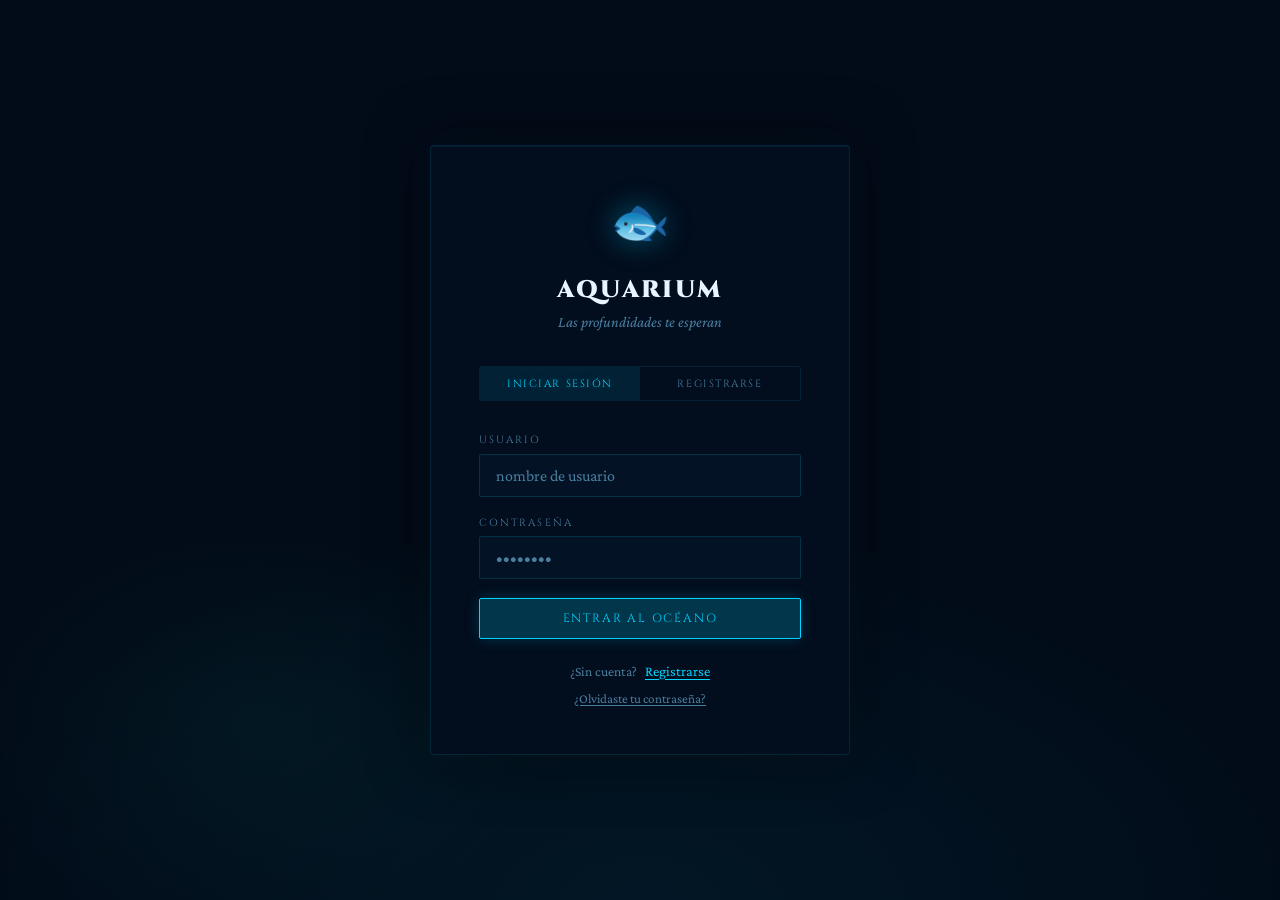
==== index.html @ 61dde505 "To prod" ====
<!DOCTYPE html>
<html lang="es">
<head>
<meta charset="UTF-8">
<meta name="viewport" content="width=device-width, initial-scale=1.0">
<title>Aquarium — Entrar</title>
<link rel="preconnect" href="https://fonts.googleapis.com">
<link rel="icon" href="../images/favicon.png" type="image/png" />
<link href="https://fonts.googleapis.com/css2?family=Cinzel:wght@400;600;900&family=Crimson+Pro:ital,wght@0,300;0,400;1,300&display=swap" rel="stylesheet">
<style>
  :root {
    --deep:   #020b18;
    --abyss:  #030e1f;
    --ocean:  #041528;
    --mid:    #062040;
    --reef:   #083560;
    --glow:   #00d4ff;
    --glow2:  #0af5b0;
    --glow3:  #7b5ea7;
    --warm:   #ff7c50;
    --text:   #c8e8f5;
    --muted:  #4a7fa0;
    --white:  #e8f4ff;
    --danger: #ff4d6d;
    --font-display: 'Cinzel', serif;
    --font-body:    'Crimson Pro', serif;
  }
  *, *::before, *::after { margin: 0; padding: 0; box-sizing: border-box; }
  body {
    background: var(--deep);
    color: var(--text);
    font-family: var(--font-body);
    font-size: 1.1rem;
    min-height: 100vh;
    overflow-x: hidden;
  }

  /* ── BUBBLES ── */
  .bg-bubbles { position: fixed; inset: 0; pointer-events: none; z-index: 0; overflow: hidden; }
  .bubble {
    position: absolute; bottom: -80px; border-radius: 50%;
    background: radial-gradient(circle at 35% 35%, rgba(0,212,255,0.15), rgba(0,212,255,0.03));
    border: 1px solid rgba(0,212,255,0.1);
    animation: rise linear infinite;
  }
  @keyframes rise { to { transform: translateY(-110vh) translateX(var(--drift)); opacity: 0; } }

  /* ── PAGE ── */
  .auth-page {
    position: relative; z-index: 1; min-height: 100vh;
    display: flex; align-items: center; justify-content: center; padding: 2rem;
    background:
      radial-gradient(ellipse 80% 60% at 50% 100%, rgba(0,212,255,0.06) 0%, transparent 70%),
      radial-gradient(ellipse 40% 40% at 20% 80%,  rgba(10,245,176,0.04) 0%, transparent 60%),
      var(--deep);
  }

  /* ── CARD ── */
  .auth-card {
    width: 100%; max-width: 420px;
    background: rgba(3,14,31,0.9);
    border: 1px solid rgba(0,212,255,0.12);
    border-radius: 4px; padding: 3rem;
    backdrop-filter: blur(20px);
    box-shadow:
      0 0 60px rgba(0,0,0,0.5),
      0 0 40px rgba(0,212,255,0.05),
      inset 0 1px 0 rgba(0,212,255,0.08);
    animation: fadeIn 0.6s ease;
  }
  @keyframes fadeIn { from { opacity:0; transform:translateY(20px); } to { opacity:1; transform:none; } }

  /* ── FISH ── */
  .fish-icon {
    text-align: center; font-size: 3rem; margin-bottom: 1.5rem;
    animation: swim-idle 4s ease-in-out infinite;
    filter: drop-shadow(0 0 15px rgba(0,212,255,0.4));
  }
  @keyframes swim-idle {
    0%,100% { transform: translateX(0) rotate(-2deg); }
    50%      { transform: translateX(8px) rotate(2deg); }
  }
  .fish-icon.worried {
    animation: swim-worried 2s ease-in-out infinite;
    filter: drop-shadow(0 0 15px rgba(255,124,80,0.5));
  }
  @keyframes swim-worried {
    0%,100% { transform: translateX(0) rotate(-5deg) scaleX(-1); }
    50%      { transform: translateX(-6px) rotate(5deg) scaleX(-1); }
  }
  .fish-icon.happy {
    animation: swim-happy 1.5s ease-in-out infinite;
    filter: drop-shadow(0 0 15px rgba(10,245,176,0.5));
  }
  @keyframes swim-happy {
    0%,100% { transform: translateX(0) translateY(0) rotate(-3deg); }
    25%      { transform: translateX(10px) translateY(-5px) rotate(3deg); }
    75%      { transform: translateX(-5px) translateY(3px) rotate(-1deg); }
  }

  /* ── TITLES ── */
  .auth-title {
    font-family: var(--font-display); font-size: 1.5rem; font-weight: 900;
    color: var(--white); letter-spacing: 0.1em; text-align: center; margin-bottom: 0.3rem;
    transition: all 0.3s;
  }
  .auth-subtitle {
    font-size: 0.95rem; color: var(--muted); text-align: center;
    margin-bottom: 2rem; font-style: italic; line-height: 1.5;
    transition: all 0.3s;
  }

  /* ── TABS ── */
  .auth-tabs {
    display: flex; margin-bottom: 2rem;
    border: 1px solid rgba(0,212,255,0.1); border-radius: 2px; overflow: hidden;
  }
  .auth-tab {
    flex: 1; padding: 0.6rem; background: none; border: none;
    color: var(--muted); font-family: var(--font-display);
    font-size: 0.65rem; letter-spacing: 0.15em; text-transform: uppercase;
    cursor: pointer; transition: all 0.25s;
  }
  .auth-tab.active {
    background: rgba(0,212,255,0.1); color: var(--glow);
    text-shadow: 0 0 10px rgba(0,212,255,0.4);
  }
  .auth-tab:not(.active):hover { background: rgba(0,212,255,0.04); color: var(--text); }

  /* ── FORM ── */
  .auth-form { display: flex; flex-direction: column; gap: 1.2rem; }
  .field { display: flex; flex-direction: column; }
  label {
    display: block; font-family: var(--font-display); font-size: 0.65rem;
    letter-spacing: 0.2em; color: var(--muted); margin-bottom: 0.4rem; text-transform: uppercase;
  }
  .input {
    background: rgba(4,21,40,0.8); border: 1px solid rgba(0,212,255,0.15);
    color: var(--white); font-family: var(--font-body); font-size: 1rem;
    padding: 0.75rem 1rem; border-radius: 2px; width: 100%;
    transition: border-color 0.3s, box-shadow 0.3s; outline: none;
  }
  .input:focus { border-color: rgba(0,212,255,0.5); box-shadow: 0 0 15px rgba(0,212,255,0.1); }
  .input::placeholder { color: var(--muted); }
  .input.success {
    border-color: rgba(10,245,176,0.4);
    box-shadow: 0 0 12px rgba(10,245,176,0.08);
  }

  /* ── PASSWORD STRENGTH ── */
  .pwd-strength-bar {
    height: 2px; background: rgba(0,212,255,0.08); border-radius: 2px;
    margin-top: 0.4rem; overflow: hidden; display: none;
  }
  .pwd-strength-fill { height: 100%; border-radius: 2px; width: 0%; transition: width 0.3s, background 0.3s; }

  /* ── ERROR / SUCCESS BANNERS ── */
  .auth-error {
    background: rgba(255,77,109,0.08); border: 1px solid rgba(255,77,109,0.2);
    color: #ffb3c1; padding: 0.7rem 1rem; border-radius: 2px;
    font-size: 0.88rem; line-height: 1.5; display: none; font-family: var(--font-body);
  }
  .auth-error.show { display: block; }
  .auth-success {
    background: rgba(10,245,176,0.07); border: 1px solid rgba(10,245,176,0.2);
    color: #a7f3d0; padding: 0.7rem 1rem; border-radius: 2px;
    font-size: 0.88rem; line-height: 1.5; display: none; font-family: var(--font-body);
    text-align: center;
  }
  .auth-success.show { display: block; }

  /* ── RESET STEP INDICATOR ── */
  .reset-steps {
    display: none;
    justify-content: center;
    gap: 0.5rem;
    align-items: center;
    margin-bottom: 1.5rem;
  }
  .reset-steps.show { display: flex; }
  .step-dot {
    width: 8px; height: 8px; border-radius: 50%;
    background: rgba(0,212,255,0.15);
    border: 1px solid rgba(0,212,255,0.2);
    transition: all 0.4s;
  }
  .step-dot.active {
    background: var(--glow);
    box-shadow: 0 0 8px rgba(0,212,255,0.6);
  }
  .step-dot.done {
    background: var(--glow2);
    box-shadow: 0 0 8px rgba(10,245,176,0.5);
    border-color: var(--glow2);
  }
  .step-line {
    width: 30px; height: 1px;
    background: rgba(0,212,255,0.15);
    transition: background 0.4s;
  }
  .step-line.done { background: var(--glow2); }

  /* ── BUTTONS ── */
  .btn {
    display: inline-flex; align-items: center; justify-content: center; gap: 0.5rem;
    padding: 0.7rem 2rem; font-family: var(--font-display); font-size: 0.75rem;
    letter-spacing: 0.15em; border: 1px solid rgba(0,212,255,0.4);
    background: rgba(0,212,255,0.06); color: var(--glow); cursor: pointer;
    transition: all 0.3s; border-radius: 2px; text-transform: uppercase; width: 100%;
  }
  .btn:hover {
    background: rgba(0,212,255,0.15);
    box-shadow: 0 0 20px rgba(0,212,255,0.25), inset 0 0 15px rgba(0,212,255,0.05);
    transform: translateY(-1px);
  }
  .btn-solid {
    background: rgba(0,212,255,0.2); border-color: var(--glow);
    box-shadow: 0 0 15px rgba(0,212,255,0.2);
  }
  .btn-solid:hover { box-shadow: 0 0 30px rgba(0,212,255,0.4); }
  .btn-success-solid {
    background: rgba(10,245,176,0.15); border-color: var(--glow2); color: var(--glow2);
    box-shadow: 0 0 15px rgba(10,245,176,0.15);
  }
  .btn-success-solid:hover { box-shadow: 0 0 30px rgba(10,245,176,0.3); }
  .btn:disabled { opacity: 0.4; cursor: not-allowed; transform: none !important; }

  /* ── DIVIDER LINKS ── */
  .auth-divider { text-align: center; margin: 1.5rem 0 0; font-size: 0.85rem; color: var(--muted); }
  .auth-toggle {
    background: none; border: none; color: var(--glow); cursor: pointer;
    font-family: var(--font-body); font-size: 0.9rem;
    text-decoration: underline; text-underline-offset: 3px;
    transition: text-shadow 0.3s; margin-left: 0.3rem;
  }
  .auth-toggle:hover { text-shadow: 0 0 10px rgba(0,212,255,0.6); }
  .forgot-link {
    background: none; border: none; color: var(--muted); cursor: pointer;
    font-family: var(--font-body); font-size: 0.82rem;
    text-decoration: underline; text-underline-offset: 2px; text-align: center;
    transition: color 0.25s, text-shadow 0.25s; padding: 0;
    display: block; width: 100%;
  }
  .forgot-link:hover { color: var(--glow); text-shadow: 0 0 8px rgba(0,212,255,0.4); }

  /* ── SCREEN TRANSITIONS ── */
  .panel { animation: panelIn 0.35s ease; }
  @keyframes panelIn { from { opacity:0; transform:translateX(12px); } to { opacity:1; transform:none; } }

  /* ── TOAST ── */
  #toast {
    position: fixed; bottom: 2rem; left: 50%;
    transform: translateX(-50%) translateY(100px);
    background: rgba(4,21,40,0.95); border: 1px solid rgba(0,212,255,0.3);
    color: var(--glow); padding: 0.8rem 2rem; font-family: var(--font-display);
    font-size: 0.75rem; letter-spacing: 0.1em; border-radius: 2px; z-index: 9999;
    transition: transform 0.4s cubic-bezier(0.34,1.56,0.64,1);
    backdrop-filter: blur(20px); box-shadow: 0 0 30px rgba(0,212,255,0.2);
    pointer-events: none; white-space: nowrap;
  }
  #toast.show  { transform: translateX(-50%) translateY(0); }
  #toast.error { color: var(--danger); border-color: rgba(255,77,109,0.3); box-shadow: 0 0 30px rgba(255,77,109,0.2); }

  /* ── LOADING ── */
  .loading-overlay {
    position: fixed; inset: 0; background: rgba(2,11,24,0.85); z-index: 9000;
    display: none; align-items: center; justify-content: center;
    flex-direction: column; gap: 1.5rem; backdrop-filter: blur(10px);
  }
  .loading-overlay.active { display: flex; }
  .loader {
    width: 60px; height: 60px; border-radius: 50%;
    border: 2px solid rgba(0,212,255,0.1); border-top-color: var(--glow);
    animation: spin 1s linear infinite; box-shadow: 0 0 20px rgba(0,212,255,0.3);
  }
  @keyframes spin { to { transform: rotate(360deg); } }

  .register-only { display: none; }

  /* ── MOBILE: fit everything in one screen, no scroll ── */
  @media (max-width: 540px) {
    .auth-page {
      align-items: flex-start;
      padding: 0;
      min-height: 100dvh;        /* dynamic viewport — accounts for browser chrome */
    }
    .auth-card {
      min-height: 100dvh;
      width: 100%;
      max-width: 100%;
      border-radius: 0;
      border: none;
      padding: 1.25rem 1.5rem 1.5rem;
      display: flex;
      flex-direction: column;
      justify-content: center;
      box-shadow: none;
    }

    /* Shrink the fish emoji */
    .fish-icon { font-size: 2rem; margin-bottom: 0.6rem; }

    /* Tighten titles */
    .auth-title    { font-size: 1.15rem; margin-bottom: 0.15rem; }
    .auth-subtitle { font-size: 0.82rem; margin-bottom: 1rem; line-height: 1.35; }

    /* Tighter tabs */
    .auth-tabs { margin-bottom: 1rem; }
    .auth-tab  { font-size: 0.6rem; padding: 0.5rem; }

    /* Tighter form */
    .auth-form { gap: 0.75rem; }

    /* Smaller inputs — font-size 1rem prevents iOS zoom */
    .input    { font-size: 1rem; padding: 0.65rem 0.85rem; }
    label     { font-size: 0.6rem; margin-bottom: 0.25rem; }

    /* Tighter error/success banners */
    .auth-error, .auth-success { padding: 0.5rem 0.75rem; font-size: 0.82rem; }

    /* Step dots */
    .reset-steps { margin-bottom: 0.75rem; }

    /* Button */
    .btn { font-size: 0.68rem; padding: 0.65rem 1rem; }

    /* Divider links */
    .auth-divider { margin-top: 0.75rem; font-size: 0.8rem; }
  }

  /* Extra small (iPhone SE, Galaxy A series) */
  @media (max-width: 380px) {
    .auth-card  { padding: 1rem 1.25rem 1.25rem; }
    .fish-icon  { font-size: 1.6rem; margin-bottom: 0.4rem; }
    .auth-title { font-size: 1rem; }
    .auth-form  { gap: 0.6rem; }
    .auth-tabs  { margin-bottom: 0.75rem; }
    .auth-divider { margin-top: 0.5rem; }
  }
</style>
</head>
<body>

<div class="bg-bubbles" id="bgBubbles"></div>
<div class="loading-overlay" id="loadingOverlay">
  <div class="loader"></div>
  <span style="font-family:var(--font-display);font-size:0.7rem;letter-spacing:0.2em;color:var(--muted);">NAVEGANDO...</span>
</div>
<div id="toast"></div>

<div class="auth-page">
  <div class="auth-card">

    <div class="fish-icon" id="fishIcon">🐟</div>
    <h1 class="auth-title" id="authTitle">AQUARIUM</h1>
    <p class="auth-subtitle" id="authSubtitle">Las profundidades te esperan</p>

    <!-- Reset step dots (hidden in login/register) -->
    <div class="reset-steps" id="resetSteps">
      <div class="step-dot active" id="dot1"></div>
      <div class="step-line"      id="line1"></div>
      <div class="step-dot"       id="dot2"></div>
      <div class="step-line"      id="line2"></div>
      <div class="step-dot"       id="dot3"></div>
    </div>

    <!-- ═══════════════════════════════
         PANEL: LOGIN / REGISTER
    ════════════════════════════════ -->
    <div id="panelAuth" class="panel">

      <div class="auth-tabs">
        <button class="auth-tab active" id="tabLogin" onclick="setMode('login')">Iniciar sesión</button>
        <button class="auth-tab"        id="tabReg"   onclick="setMode('register')">Registrarse</button>
      </div>

      <div class="auth-error" id="authError"></div>

      <form class="auth-form" onsubmit="submitAuth(event)">

        <div class="field register-only" id="fieldEmail">
          <label>Correo electrónico</label>
          <input class="input" type="email" id="fEmail" placeholder="tu@email.com" autocomplete="email">
        </div>

        <div class="field">
          <label>Usuario</label>
          <input class="input" type="text" id="fUsername" placeholder="nombre de usuario" autocomplete="username" required>
        </div>

        <div class="field">
          <label>Contraseña</label>
          <input class="input" type="password" id="fPassword" placeholder="••••••••" required
            oninput="onPasswordInput(this.value)">
          <div class="pwd-strength-bar register-only" id="strengthBar">
            <div class="pwd-strength-fill" id="strengthFill"></div>
          </div>
        </div>

        <div class="field register-only" id="fieldPwd2">
          <label>Confirmar contraseña</label>
          <input class="input" type="password" id="fPassword2" placeholder="••••••••" autocomplete="new-password">
        </div>

        <button type="submit" class="btn btn-solid" id="submitBtn">ENTRAR AL OCÉANO</button>

      </form>

      <div class="auth-divider">
        <span id="toggleText">¿Sin cuenta?</span>
        <button class="auth-toggle" onclick="setMode(currentMode==='login'?'register':'login')" id="toggleBtn">
          Registrarse
        </button>
      </div>

      <div class="auth-divider" style="margin-top:0.75rem;">
        <button type="button" class="forgot-link" id="forgotLink" onclick="goToReset()">
          ¿Olvidaste tu contraseña?
        </button>
      </div>

    </div><!-- /panelAuth -->

    <!-- ═══════════════════════════════
         PANEL: RESET — PASO 1 (Verificar)
    ════════════════════════════════ -->
    <div id="panelReset1" style="display:none;" class="panel">

      <div class="auth-error"   id="reset1Error"></div>
      <div class="auth-success" id="reset1Success"></div>

      <form class="auth-form" onsubmit="submitVerify(event)">

        <div class="field">
          <label>Usuario</label>
          <input class="input" type="text" id="rUsername" placeholder="tu nombre de usuario" required>
        </div>

        <div class="field">
          <label>Correo electrónico</label>
          <input class="input" type="email" id="rEmail" placeholder="tu@email.com" required>
        </div>

        <button type="submit" class="btn btn-solid" id="verifyBtn">VERIFICAR IDENTIDAD</button>

      </form>

      <div class="auth-divider">
        <button class="auth-toggle" onclick="backToLogin()">← Volver al inicio</button>
      </div>

    </div><!-- /panelReset1 -->

    <!-- ═══════════════════════════════
         PANEL: RESET — PASO 2 (Nueva contraseña)
    ════════════════════════════════ -->
    <div id="panelReset2" style="display:none;" class="panel">

      <div class="auth-error"   id="reset2Error"></div>
      <div class="auth-success" id="reset2Success"></div>

      <form class="auth-form" onsubmit="submitNewPassword(event)">

        <div class="field">
          <label>Nueva contraseña</label>
          <input class="input" type="password" id="rNewPwd" placeholder="mínimo 8 caracteres"
            autocomplete="new-password" required oninput="onResetPwdInput(this.value)">
          <div class="pwd-strength-bar" id="resetStrengthBar" style="display:block">
            <div class="pwd-strength-fill" id="resetStrengthFill"></div>
          </div>
        </div>

        <div class="field">
          <label>Confirmar nueva contraseña</label>
          <input class="input" type="password" id="rNewPwd2" placeholder="repite la contraseña"
            autocomplete="new-password" required>
        </div>

        <button type="submit" class="btn btn-success-solid" id="resetBtn">GUARDAR CONTRASEÑA</button>

      </form>

      <div class="auth-divider">
        <button class="auth-toggle" onclick="backToLogin()">← Volver al inicio</button>
      </div>

    </div><!-- /panelReset2 -->

    <!-- ═══════════════════════════════
         PANEL: RESET — PASO 3 (Éxito)
    ════════════════════════════════ -->
    <div id="panelReset3" style="display:none;" class="panel">

      <div class="auth-success show" style="margin-bottom:1.5rem;">
        ✦ Contraseña actualizada correctamente
      </div>

      <p style="text-align:center;color:var(--muted);font-size:0.9rem;margin-bottom:1.5rem;font-style:italic;">
        Ya puedes iniciar sesión con tu nueva contraseña.
      </p>

      <button class="btn btn-solid" onclick="backToLogin()">IR AL INICIO DE SESIÓN</button>

    </div><!-- /panelReset3 -->

  </div><!-- /auth-card -->
</div><!-- /auth-page -->

<script>
  const API_BASE = 'https://marianoapi.onrender.com';
  const SOURCE   = 'aquarium';

  if (localStorage.getItem('aq_token')) window.location.href = 'aquarium.html';

  // ── BUBBLES ─────────────────────────────────────────
  (function() {
    const c = document.getElementById('bgBubbles');
    for (let i = 0; i < 18; i++) {
      const b = document.createElement('div');
      b.className = 'bubble';
      const sz = 4 + Math.random() * 20;
      b.style.cssText =
        `width:${sz}px;height:${sz}px;left:${Math.random()*100}%;` +
        `animation-duration:${8+Math.random()*15}s;` +
        `animation-delay:-${Math.random()*20}s;` +
        `--drift:${(Math.random()-.5)*60}px;` +
        `opacity:${.3+Math.random()*.4};`;
      c.appendChild(b);
    }
  })();

  // ── STATE ────────────────────────────────────────────
  let currentMode = 'login';
  let verifiedUser = null; // guardamos username para paso 2

  // ── HELPERS ──────────────────────────────────────────
  let _tt;
  function toast(msg, isError=false) {
    const el = document.getElementById('toast');
    el.textContent = msg;
    el.className = isError ? 'show error' : 'show';
    clearTimeout(_tt);
    _tt = setTimeout(() => el.className = '', 3000);
  }
  function setLoading(on) {
    document.getElementById('loadingOverlay').classList.toggle('active', on);
  }
  function showErr(id, msg) {
    const el = document.getElementById(id);
    el.textContent = msg; el.classList.add('show');
    document.getElementById(id.replace('Error','Success')).classList.remove('show');
  }
  function showOk(id, msg) {
    const el = document.getElementById(id);
    el.textContent = msg; el.classList.add('show');
    document.getElementById(id.replace('Success','Error')).classList.remove('show');
  }
  function clearBanners(...ids) {
    ids.forEach(id => document.getElementById(id) && document.getElementById(id).classList.remove('show'));
  }
  function errMsg(e) {
    if (e && typeof e === 'object') {
      const flat = Object.values(e).flat();
      return flat.join(' · ');
    }
    return 'Error de conexión';
  }
  async function apiFetch(path, body, auth=false) {
    const headers = { 'Content-Type': 'application/json' };
    if (auth) { const t = localStorage.getItem('aq_token'); if (t) headers['Authorization'] = `Token ${t}`; }
    const res  = await fetch(API_BASE + path, { method:'POST', headers, body: JSON.stringify(body) });
    const data = await res.json().catch(() => ({}));
    if (!res.ok) throw data;
    return data;
  }

  // ── PANEL SWITCHER ────────────────────────────────────
  function showPanel(name) {
    ['panelAuth','panelReset1','panelReset2','panelReset3'].forEach(id => {
      const el = document.getElementById(id);
      el.style.display = (id === 'panel' + name) ? 'block' : 'none';
      if (id === 'panel' + name) el.classList.add('panel');
    });
  }

  // ── LOGIN/REGISTER MODE ──────────────────────────────
  function setMode(mode) {
    currentMode = mode;
    const isReg = mode === 'register';

    document.getElementById('tabLogin').classList.toggle('active', !isReg);
    document.getElementById('tabReg').classList.toggle('active', isReg);

    document.querySelectorAll('.register-only').forEach(el => {
      el.style.display = isReg
        ? (el.classList.contains('pwd-strength-bar') ? 'block' : 'flex')
        : 'none';
    });

    document.getElementById('authTitle').textContent    = isReg ? 'ÚNETE'                        : 'AQUARIUM';
    document.getElementById('authSubtitle').textContent = isReg ? 'Crea tu cuenta y dibuja tu pez' : 'Las profundidades te esperan';
    document.getElementById('submitBtn').textContent    = isReg ? 'CREAR CUENTA'                 : 'ENTRAR AL OCÉANO';
    document.getElementById('toggleText').textContent   = isReg ? '¿Ya tienes cuenta?'           : '¿Sin cuenta?';
    document.getElementById('toggleBtn').textContent    = isReg ? 'Iniciar sesión'               : 'Registrarse';
    document.getElementById('forgotLink').style.display = isReg ? 'none'                         : 'block';
    document.getElementById('fishIcon').className       = 'fish-icon';
    document.getElementById('fPassword').autocomplete   = isReg ? 'new-password' : 'current-password';

    document.getElementById('resetSteps').classList.remove('show');
    clearBanners('authError');
    if (!isReg) document.getElementById('strengthFill').style.width = '0%';

    showPanel('Auth');
  }

  // ── PASSWORD STRENGTH ─────────────────────────────────
  function calcStrength(pwd) {
    let s = 0;
    if (pwd.length >= 8)           s++;
    if (/[A-Z]/.test(pwd))         s++;
    if (/[0-9]/.test(pwd))         s++;
    if (/[^A-Za-z0-9]/.test(pwd))  s++;
    return s;
  }
  function applyStrength(fillId, pwd) {
    const w = ['20%','45%','70%','100%'];
    const c = ['#ff4d6d','#ff7c50','#fbbf24','#0af5b0'];
    const s = calcStrength(pwd);
    const f = document.getElementById(fillId);
    f.style.width      = pwd ? (w[s-1] || '10%') : '0%';
    f.style.background = pwd ? (c[s-1] || '#ff4d6d') : 'transparent';
  }
  function onPasswordInput(v)  { if (currentMode === 'register') applyStrength('strengthFill', v); }
  function onResetPwdInput(v)  { applyStrength('resetStrengthFill', v); }

  // ── SUBMIT LOGIN / REGISTER ────────────────────────────
  async function submitAuth(e) {
    e.preventDefault();
    clearBanners('authError');
    const username = document.getElementById('fUsername').value.trim();
    const password = document.getElementById('fPassword').value;
    if (!username) return showErr('authError', 'El usuario es obligatorio.');
    if (!password) return showErr('authError', 'La contraseña es obligatoria.');

    setLoading(true);
    try {
      let data;
      if (currentMode === 'register') {
        const email     = document.getElementById('fEmail').value.trim();
        const password2 = document.getElementById('fPassword2').value;
        if (!email)                 return showErr('authError', 'El email es obligatorio.');
        if (password !== password2) return showErr('authError', 'Las contraseñas no coinciden.');
        if (password.length < 8)   return showErr('authError', 'La contraseña debe tener al menos 8 caracteres.');
        data = await apiFetch('/accounts/api/auth/register/', { username, email, password, password2, source: SOURCE });
        toast('¡Bienvenido al océano! 🌊');
      } else {
        data = await apiFetch('/accounts/api/auth/login/', { username, password, source: SOURCE });
        toast('¡De vuelta en el océano! 🐟');
      }
      localStorage.setItem('aq_token', data.token);
      localStorage.setItem('aq_user', JSON.stringify(data.user));
      setTimeout(() => window.location.href = '.html', 700);
    } catch(err) {
      showErr('authError', errMsg(err));
    } finally {
      setLoading(false);
    }
  }

  // ── FORGOT PASSWORD FLOW ──────────────────────────────

  function goToReset() {
    document.getElementById('authTitle').textContent    = 'RECUPERAR';
    document.getElementById('authSubtitle').textContent = 'Paso 1 de 2 — Verifica quién eres';
    document.getElementById('fishIcon').className       = 'fish-icon worried';
    document.getElementById('resetSteps').classList.add('show');
    setStepDots(1);
    clearBanners('reset1Error','reset1Success');
    document.getElementById('rUsername').value = document.getElementById('fUsername').value;
    showPanel('Reset1');
  }

  function backToLogin() {
    verifiedUser = null;
    document.getElementById('rUsername').value  = '';
    document.getElementById('rEmail').value     = '';
    document.getElementById('rNewPwd').value    = '';
    document.getElementById('rNewPwd2').value   = '';
    document.getElementById('resetStrengthFill').style.width = '0%';
    setMode('login');
  }

  function setStepDots(step) {
    // step: 1, 2, or 3
    const dots  = ['dot1','dot2','dot3'];
    const lines = ['line1','line2'];
    dots.forEach((id, i) => {
      const el = document.getElementById(id);
      el.className = 'step-dot';
      if (i + 1 < step)  el.classList.add('done');
      if (i + 1 === step) el.classList.add('active');
    });
    lines.forEach((id, i) => {
      document.getElementById(id).className = 'step-line' + (i + 1 < step ? ' done' : '');
    });
  }

  // PASO 1: verificar usuario + email
  async function submitVerify(e) {
    e.preventDefault();
    clearBanners('reset1Error','reset1Success');
    const username = document.getElementById('rUsername').value.trim();
    const email    = document.getElementById('rEmail').value.trim();
    if (!username || !email) return showErr('reset1Error', 'Completa todos los campos.');

    setLoading(true);
    try {
      await apiFetch('/accounts/api/auth/reset-password/', {
        username, email, source: SOURCE, step: 'verify'
      });
      verifiedUser = { username, email };
      // Animate transition
      showOk('reset1Success', '✓ Identidad verificada. Ahora elige tu nueva contraseña.');
      document.getElementById('fishIcon').className = 'fish-icon happy';
      document.getElementById('authSubtitle').textContent = 'Paso 2 de 2 — Elige tu nueva contraseña';
      setStepDots(2);
      setTimeout(() => {
        clearBanners('reset1Success');
        showPanel('Reset2');
      }, 1000);
    } catch(err) {
      showErr('reset1Error', errMsg(err));
      document.getElementById('fishIcon').className = 'fish-icon worried';
    } finally {
      setLoading(false);
    }
  }

  // PASO 2: nueva contraseña
  async function submitNewPassword(e) {
    e.preventDefault();
    clearBanners('reset2Error','reset2Success');
    const new_password  = document.getElementById('rNewPwd').value;
    const new_password2 = document.getElementById('rNewPwd2').value;

    if (!new_password)                 return showErr('reset2Error', 'Escribe una nueva contraseña.');
    if (new_password.length < 8)       return showErr('reset2Error', 'La contraseña debe tener al menos 8 caracteres.');
    if (new_password !== new_password2) return showErr('reset2Error', 'Las contraseñas no coinciden.');
    if (calcStrength(new_password) < 2) return showErr('reset2Error', 'La contraseña es demasiado débil. Añade mayúsculas o números.');

    setLoading(true);
    try {
      await apiFetch('/accounts/api/auth/reset-password/', {
        username: verifiedUser.username,
        email:    verifiedUser.email,
        source:   SOURCE,
        step:     'reset',
        new_password,
        new_password2,
      });
      // Success!
      document.getElementById('fishIcon').className = 'fish-icon happy';
      document.getElementById('authTitle').textContent    = '¡LISTO!';
      document.getElementById('authSubtitle').textContent = 'Tu contraseña ha sido actualizada';
      setStepDots(3);
      setTimeout(() => showPanel('Reset3'), 400);
      toast('Contraseña actualizada 🐟');
    } catch(err) {
      showErr('reset2Error', errMsg(err));
    } finally {
      setLoading(false);
    }
  }
</script>
</body>
</html>
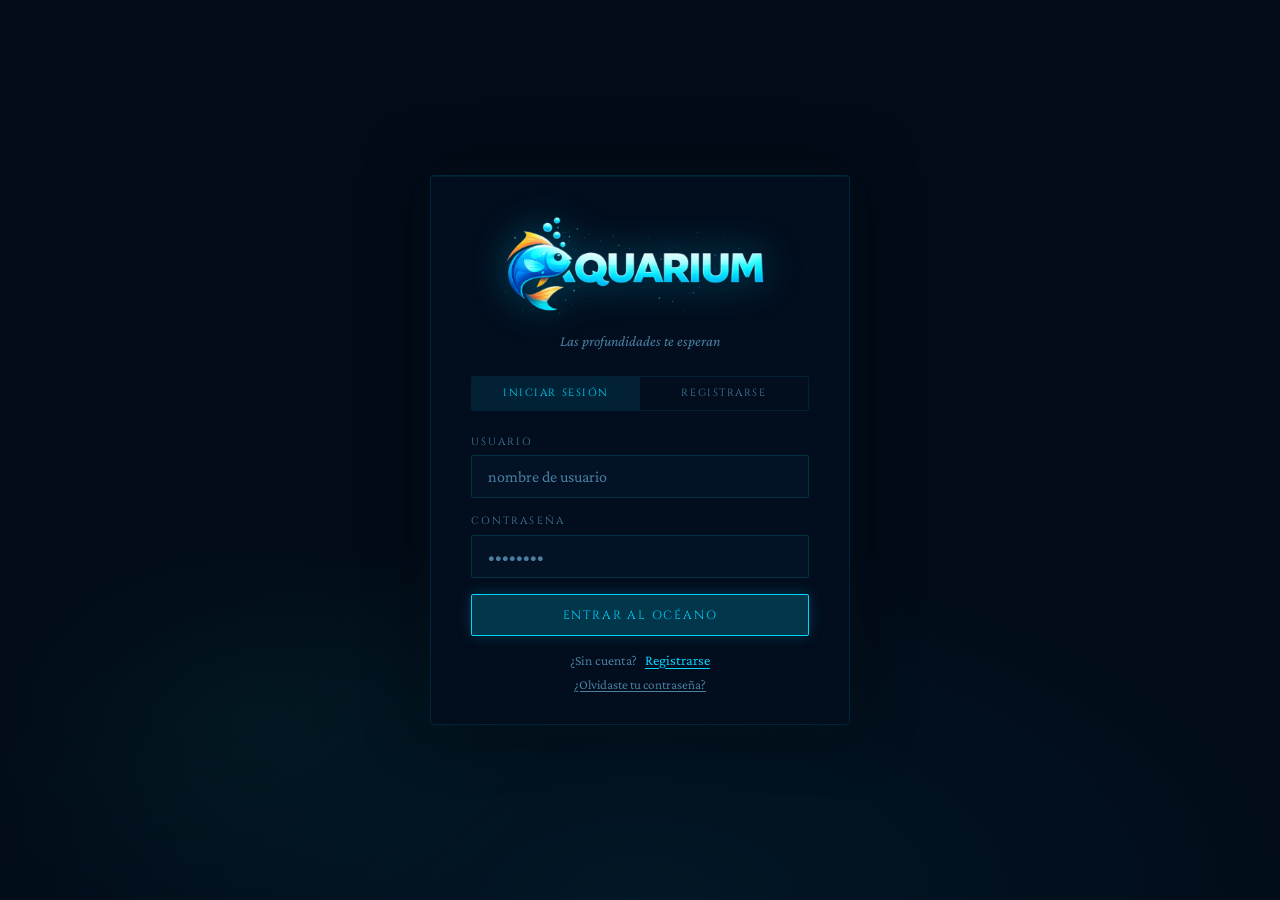
==== commit b3dcddde: "Add updates" ====
--- a/index.html
+++ b/index.html
@@ -2,10 +2,10 @@
 <html lang="es">
 <head>
 <meta charset="UTF-8">
-<meta name="viewport" content="width=device-width, initial-scale=1.0">
+<meta name="viewport" content="width=device-width, initial-scale=1.0, maximum-scale=1.0">
 <title>Aquarium — Entrar</title>
+<link rel="icon" href="../images/favicon.png" type="image/png" />
 <link rel="preconnect" href="https://fonts.googleapis.com">
-<link rel="icon" href="../images/favicon.png" type="image/png" />
 <link href="https://fonts.googleapis.com/css2?family=Cinzel:wght@400;600;900&family=Crimson+Pro:ital,wght@0,300;0,400;1,300&display=swap" rel="stylesheet">
 <style>
   :root {
@@ -26,13 +26,11 @@
     --font-body:    'Crimson Pro', serif;
   }
   *, *::before, *::after { margin: 0; padding: 0; box-sizing: border-box; }
+  html, body { height: 100%; }
   body {
-    background: var(--deep);
-    color: var(--text);
-    font-family: var(--font-body);
-    font-size: 1.1rem;
-    min-height: 100vh;
-    overflow-x: hidden;
+    background: var(--deep); color: var(--text);
+    font-family: var(--font-body); font-size: 1.1rem;
+    min-height: 100%; overflow-x: hidden;
   }
 
   /* ── BUBBLES ── */
@@ -40,15 +38,14 @@
   .bubble {
     position: absolute; bottom: -80px; border-radius: 50%;
     background: radial-gradient(circle at 35% 35%, rgba(0,212,255,0.15), rgba(0,212,255,0.03));
-    border: 1px solid rgba(0,212,255,0.1);
-    animation: rise linear infinite;
+    border: 1px solid rgba(0,212,255,0.1); animation: rise linear infinite;
   }
   @keyframes rise { to { transform: translateY(-110vh) translateX(var(--drift)); opacity: 0; } }
 
   /* ── PAGE ── */
   .auth-page {
-    position: relative; z-index: 1; min-height: 100vh;
-    display: flex; align-items: center; justify-content: center; padding: 2rem;
+    position: relative; z-index: 1; min-height: 100dvh;
+    display: flex; align-items: center; justify-content: center; padding: 1.5rem 1rem;
     background:
       radial-gradient(ellipse 80% 60% at 50% 100%, rgba(0,212,255,0.06) 0%, transparent 70%),
       radial-gradient(ellipse 40% 40% at 20% 80%,  rgba(10,245,176,0.04) 0%, transparent 60%),
@@ -58,24 +55,21 @@
   /* ── CARD ── */
   .auth-card {
     width: 100%; max-width: 420px;
-    background: rgba(3,14,31,0.9);
-    border: 1px solid rgba(0,212,255,0.12);
-    border-radius: 4px; padding: 3rem;
+    background: rgba(3,14,31,0.9); border: 1px solid rgba(0,212,255,0.12);
+    border-radius: 4px; padding: 2.5rem 2.5rem 2rem;
     backdrop-filter: blur(20px);
-    box-shadow:
-      0 0 60px rgba(0,0,0,0.5),
-      0 0 40px rgba(0,212,255,0.05),
-      inset 0 1px 0 rgba(0,212,255,0.08);
+    box-shadow: 0 0 60px rgba(0,0,0,0.5), 0 0 40px rgba(0,212,255,0.05), inset 0 1px 0 rgba(0,212,255,0.08);
     animation: fadeIn 0.6s ease;
   }
   @keyframes fadeIn { from { opacity:0; transform:translateY(20px); } to { opacity:1; transform:none; } }
 
-  /* ── FISH ── */
+  /* ── LOGO ── */
   .fish-icon {
-    text-align: center; font-size: 3rem; margin-bottom: 1.5rem;
+    text-align: center; margin-bottom: 1rem; line-height: 0;
     animation: swim-idle 4s ease-in-out infinite;
-    filter: drop-shadow(0 0 15px rgba(0,212,255,0.4));
-  }
+    filter: drop-shadow(0 0 20px rgba(0,212,255,0.35));
+  }
+  .fish-icon img { width: 320px; height: auto; object-fit: contain; display: inline-block; }
   @keyframes swim-idle {
     0%,100% { transform: translateX(0) rotate(-2deg); }
     50%      { transform: translateX(8px) rotate(2deg); }
@@ -98,21 +92,15 @@
     75%      { transform: translateX(-5px) translateY(3px) rotate(-1deg); }
   }
 
-  /* ── TITLES ── */
-  .auth-title {
-    font-family: var(--font-display); font-size: 1.5rem; font-weight: 900;
-    color: var(--white); letter-spacing: 0.1em; text-align: center; margin-bottom: 0.3rem;
-    transition: all 0.3s;
-  }
+  /* ── SUBTITLE ── */
   .auth-subtitle {
-    font-size: 0.95rem; color: var(--muted); text-align: center;
-    margin-bottom: 2rem; font-style: italic; line-height: 1.5;
-    transition: all 0.3s;
+    font-size: 0.92rem; color: var(--muted); text-align: center;
+    margin-bottom: 1.5rem; font-style: italic; line-height: 1.5; transition: all 0.3s;
   }
 
   /* ── TABS ── */
   .auth-tabs {
-    display: flex; margin-bottom: 2rem;
+    display: flex; margin-bottom: 1.5rem;
     border: 1px solid rgba(0,212,255,0.1); border-radius: 2px; overflow: hidden;
   }
   .auth-tab {
@@ -121,14 +109,11 @@
     font-size: 0.65rem; letter-spacing: 0.15em; text-transform: uppercase;
     cursor: pointer; transition: all 0.25s;
   }
-  .auth-tab.active {
-    background: rgba(0,212,255,0.1); color: var(--glow);
-    text-shadow: 0 0 10px rgba(0,212,255,0.4);
-  }
+  .auth-tab.active { background: rgba(0,212,255,0.1); color: var(--glow); text-shadow: 0 0 10px rgba(0,212,255,0.4); }
   .auth-tab:not(.active):hover { background: rgba(0,212,255,0.04); color: var(--text); }
 
   /* ── FORM ── */
-  .auth-form { display: flex; flex-direction: column; gap: 1.2rem; }
+  .auth-form { display: flex; flex-direction: column; gap: 1rem; }
   .field { display: flex; flex-direction: column; }
   label {
     display: block; font-family: var(--font-display); font-size: 0.65rem;
@@ -138,14 +123,11 @@
     background: rgba(4,21,40,0.8); border: 1px solid rgba(0,212,255,0.15);
     color: var(--white); font-family: var(--font-body); font-size: 1rem;
     padding: 0.75rem 1rem; border-radius: 2px; width: 100%;
-    transition: border-color 0.3s, box-shadow 0.3s; outline: none;
+    transition: border-color 0.3s, box-shadow 0.3s; outline: none; -webkit-appearance: none;
   }
   .input:focus { border-color: rgba(0,212,255,0.5); box-shadow: 0 0 15px rgba(0,212,255,0.1); }
   .input::placeholder { color: var(--muted); }
-  .input.success {
-    border-color: rgba(10,245,176,0.4);
-    box-shadow: 0 0 12px rgba(10,245,176,0.08);
-  }
+  .input.success { border-color: rgba(10,245,176,0.4); box-shadow: 0 0 12px rgba(10,245,176,0.08); }
 
   /* ── PASSWORD STRENGTH ── */
   .pwd-strength-bar {
@@ -154,79 +136,52 @@
   }
   .pwd-strength-fill { height: 100%; border-radius: 2px; width: 0%; transition: width 0.3s, background 0.3s; }
 
-  /* ── ERROR / SUCCESS BANNERS ── */
+  /* ── BANNERS ── */
   .auth-error {
     background: rgba(255,77,109,0.08); border: 1px solid rgba(255,77,109,0.2);
-    color: #ffb3c1; padding: 0.7rem 1rem; border-radius: 2px;
+    color: #ffb3c1; padding: 0.65rem 0.9rem; border-radius: 2px;
     font-size: 0.88rem; line-height: 1.5; display: none; font-family: var(--font-body);
   }
   .auth-error.show { display: block; }
   .auth-success {
     background: rgba(10,245,176,0.07); border: 1px solid rgba(10,245,176,0.2);
-    color: #a7f3d0; padding: 0.7rem 1rem; border-radius: 2px;
-    font-size: 0.88rem; line-height: 1.5; display: none; font-family: var(--font-body);
-    text-align: center;
+    color: #a7f3d0; padding: 0.65rem 0.9rem; border-radius: 2px;
+    font-size: 0.88rem; line-height: 1.5; display: none; font-family: var(--font-body); text-align: center;
   }
   .auth-success.show { display: block; }
 
-  /* ── RESET STEP INDICATOR ── */
+  /* ── RESET STEPS ── */
   .reset-steps {
-    display: none;
-    justify-content: center;
-    gap: 0.5rem;
-    align-items: center;
-    margin-bottom: 1.5rem;
+    display: none; justify-content: center; gap: 0.5rem;
+    align-items: center; margin-bottom: 1.25rem;
   }
   .reset-steps.show { display: flex; }
   .step-dot {
     width: 8px; height: 8px; border-radius: 50%;
-    background: rgba(0,212,255,0.15);
-    border: 1px solid rgba(0,212,255,0.2);
-    transition: all 0.4s;
-  }
-  .step-dot.active {
-    background: var(--glow);
-    box-shadow: 0 0 8px rgba(0,212,255,0.6);
-  }
-  .step-dot.done {
-    background: var(--glow2);
-    box-shadow: 0 0 8px rgba(10,245,176,0.5);
-    border-color: var(--glow2);
-  }
-  .step-line {
-    width: 30px; height: 1px;
-    background: rgba(0,212,255,0.15);
-    transition: background 0.4s;
-  }
+    background: rgba(0,212,255,0.15); border: 1px solid rgba(0,212,255,0.2); transition: all 0.4s;
+  }
+  .step-dot.active { background: var(--glow); box-shadow: 0 0 8px rgba(0,212,255,0.6); }
+  .step-dot.done   { background: var(--glow2); box-shadow: 0 0 8px rgba(10,245,176,0.5); border-color: var(--glow2); }
+  .step-line { width: 30px; height: 1px; background: rgba(0,212,255,0.15); transition: background 0.4s; }
   .step-line.done { background: var(--glow2); }
 
   /* ── BUTTONS ── */
   .btn {
     display: inline-flex; align-items: center; justify-content: center; gap: 0.5rem;
-    padding: 0.7rem 2rem; font-family: var(--font-display); font-size: 0.75rem;
+    padding: 0.75rem 2rem; font-family: var(--font-display); font-size: 0.75rem;
     letter-spacing: 0.15em; border: 1px solid rgba(0,212,255,0.4);
     background: rgba(0,212,255,0.06); color: var(--glow); cursor: pointer;
     transition: all 0.3s; border-radius: 2px; text-transform: uppercase; width: 100%;
   }
-  .btn:hover {
-    background: rgba(0,212,255,0.15);
-    box-shadow: 0 0 20px rgba(0,212,255,0.25), inset 0 0 15px rgba(0,212,255,0.05);
-    transform: translateY(-1px);
-  }
-  .btn-solid {
-    background: rgba(0,212,255,0.2); border-color: var(--glow);
-    box-shadow: 0 0 15px rgba(0,212,255,0.2);
-  }
+  .btn:hover { background: rgba(0,212,255,0.15); box-shadow: 0 0 20px rgba(0,212,255,0.25); transform: translateY(-1px); }
+  .btn-solid { background: rgba(0,212,255,0.2); border-color: var(--glow); box-shadow: 0 0 15px rgba(0,212,255,0.2); }
   .btn-solid:hover { box-shadow: 0 0 30px rgba(0,212,255,0.4); }
-  .btn-success-solid {
-    background: rgba(10,245,176,0.15); border-color: var(--glow2); color: var(--glow2);
-    box-shadow: 0 0 15px rgba(10,245,176,0.15);
-  }
+  .btn-success-solid { background: rgba(10,245,176,0.15); border-color: var(--glow2); color: var(--glow2); box-shadow: 0 0 15px rgba(10,245,176,0.15); }
   .btn-success-solid:hover { box-shadow: 0 0 30px rgba(10,245,176,0.3); }
   .btn:disabled { opacity: 0.4; cursor: not-allowed; transform: none !important; }
 
-  /* ── DIVIDER LINKS ── */
-  .auth-divider { text-align: center; margin: 1.5rem 0 0; font-size: 0.85rem; color: var(--muted); }
+  /* ── LINKS ── */
+  .auth-divider { text-align: center; margin: 1rem 0 0; font-size: 0.85rem; color: var(--muted); }
   .auth-toggle {
     background: none; border: none; color: var(--glow); cursor: pointer;
     font-family: var(--font-body); font-size: 0.9rem;
@@ -238,25 +193,23 @@
     background: none; border: none; color: var(--muted); cursor: pointer;
     font-family: var(--font-body); font-size: 0.82rem;
     text-decoration: underline; text-underline-offset: 2px; text-align: center;
-    transition: color 0.25s, text-shadow 0.25s; padding: 0;
-    display: block; width: 100%;
+    transition: color 0.25s, text-shadow 0.25s; padding: 0; display: block; width: 100%;
   }
   .forgot-link:hover { color: var(--glow); text-shadow: 0 0 8px rgba(0,212,255,0.4); }
 
-  /* ── SCREEN TRANSITIONS ── */
   .panel { animation: panelIn 0.35s ease; }
   @keyframes panelIn { from { opacity:0; transform:translateX(12px); } to { opacity:1; transform:none; } }
 
   /* ── TOAST ── */
   #toast {
-    position: fixed; bottom: 2rem; left: 50%;
+    position: fixed; bottom: 1.5rem; left: 50%;
     transform: translateX(-50%) translateY(100px);
     background: rgba(4,21,40,0.95); border: 1px solid rgba(0,212,255,0.3);
-    color: var(--glow); padding: 0.8rem 2rem; font-family: var(--font-display);
+    color: var(--glow); padding: 0.8rem 1.5rem; font-family: var(--font-display);
     font-size: 0.75rem; letter-spacing: 0.1em; border-radius: 2px; z-index: 9999;
     transition: transform 0.4s cubic-bezier(0.34,1.56,0.64,1);
     backdrop-filter: blur(20px); box-shadow: 0 0 30px rgba(0,212,255,0.2);
-    pointer-events: none; white-space: nowrap;
+    pointer-events: none; white-space: nowrap; max-width: calc(100vw - 2rem); text-align: center;
   }
   #toast.show  { transform: translateX(-50%) translateY(0); }
   #toast.error { color: var(--danger); border-color: rgba(255,77,109,0.3); box-shadow: 0 0 30px rgba(255,77,109,0.2); }
@@ -277,65 +230,48 @@
 
   .register-only { display: none; }
 
-  /* ── MOBILE: fit everything in one screen, no scroll ── */
-  @media (max-width: 540px) {
-    .auth-page {
-      align-items: flex-start;
-      padding: 0;
-      min-height: 100dvh;        /* dynamic viewport — accounts for browser chrome */
-    }
-    .auth-card {
-      min-height: 100dvh;
-      width: 100%;
-      max-width: 100%;
-      border-radius: 0;
-      border: none;
-      padding: 1.25rem 1.5rem 1.5rem;
-      display: flex;
-      flex-direction: column;
-      justify-content: center;
-      box-shadow: none;
-    }
-
-    /* Shrink the fish emoji */
-    .fish-icon { font-size: 2rem; margin-bottom: 0.6rem; }
-
-    /* Tighten titles */
-    .auth-title    { font-size: 1.15rem; margin-bottom: 0.15rem; }
-    .auth-subtitle { font-size: 0.82rem; margin-bottom: 1rem; line-height: 1.35; }
-
-    /* Tighter tabs */
-    .auth-tabs { margin-bottom: 1rem; }
-    .auth-tab  { font-size: 0.6rem; padding: 0.5rem; }
-
-    /* Tighter form */
-    .auth-form { gap: 0.75rem; }
-
-    /* Smaller inputs — font-size 1rem prevents iOS zoom */
-    .input    { font-size: 1rem; padding: 0.65rem 0.85rem; }
-    label     { font-size: 0.6rem; margin-bottom: 0.25rem; }
-
-    /* Tighter error/success banners */
-    .auth-error, .auth-success { padding: 0.5rem 0.75rem; font-size: 0.82rem; }
-
-    /* Step dots */
-    .reset-steps { margin-bottom: 0.75rem; }
-
-    /* Button */
-    .btn { font-size: 0.68rem; padding: 0.65rem 1rem; }
-
-    /* Divider links */
-    .auth-divider { margin-top: 0.75rem; font-size: 0.8rem; }
-  }
-
-  /* Extra small (iPhone SE, Galaxy A series) */
-  @media (max-width: 380px) {
-    .auth-card  { padding: 1rem 1.25rem 1.25rem; }
-    .fish-icon  { font-size: 1.6rem; margin-bottom: 0.4rem; }
-    .auth-title { font-size: 1rem; }
-    .auth-form  { gap: 0.6rem; }
-    .auth-tabs  { margin-bottom: 0.75rem; }
-    .auth-divider { margin-top: 0.5rem; }
+  /* ══════════════════════════════
+     RESPONSIVE
+  ══════════════════════════════ */
+
+  /* Small mobile */
+  @media (max-width: 480px) {
+    .auth-page { padding: 1rem 0.75rem; align-items: flex-start; }
+    .auth-card  { max-width: 100%; padding: 1.75rem 1.5rem 1.5rem; }
+    .fish-icon img  { width: 130px; }
+    .auth-subtitle  { font-size: 0.85rem; margin-bottom: 1.25rem; }
+    .auth-tabs      { margin-bottom: 1.25rem; }
+    .auth-tab       { font-size: 0.6rem; padding: 0.55rem; }
+    .auth-form      { gap: 0.85rem; }
+    .input          { font-size: 1rem; padding: 0.7rem 0.9rem; }
+    label           { font-size: 0.6rem; margin-bottom: 0.3rem; }
+    .btn            { font-size: 0.7rem; padding: 0.7rem 1rem; }
+    .auth-divider   { margin-top: 0.85rem; font-size: 0.82rem; }
+    .reset-steps    { margin-bottom: 1rem; }
+  }
+
+  /* Very small (iPhone SE, 360-390px) */
+  @media (max-width: 390px) {
+    .auth-card      { padding: 1.5rem 1.25rem 1.25rem; }
+    .fish-icon      { margin-bottom: 0.75rem; }
+    .fish-icon img  { width: 110px; }
+    .auth-subtitle  { font-size: 0.8rem; margin-bottom: 1rem; }
+    .auth-tabs      { margin-bottom: 1rem; }
+    .auth-form      { gap: 0.75rem; }
+    .input          { padding: 0.65rem 0.85rem; }
+    .btn            { font-size: 0.68rem; padding: 0.65rem 1rem; }
+    .auth-divider   { margin-top: 0.65rem; font-size: 0.78rem; }
+  }
+
+  /* Short screens (register/reset have more fields) */
+  @media (max-width: 480px) and (max-height: 700px) {
+    .auth-card      { padding: 1.25rem 1.5rem 1rem; }
+    .fish-icon      { margin-bottom: 0.5rem; }
+    .fish-icon img  { width: 320px; }
+    .auth-subtitle  { margin-bottom: 0.85rem; font-size: 0.8rem; }
+    .auth-tabs      { margin-bottom: 0.85rem; }
+    .auth-form      { gap: 0.65rem; }
+    .auth-divider   { margin-top: 0.5rem; }
   }
 </style>
 </head>
@@ -351,11 +287,11 @@
 <div class="auth-page">
   <div class="auth-card">
 
-    <div class="fish-icon" id="fishIcon">🐟</div>
-    <h1 class="auth-title" id="authTitle">AQUARIUM</h1>
+    <div class="fish-icon" id="fishIcon">
+      <img src="../images/logo.png" alt="Aquarium">
+    </div>
     <p class="auth-subtitle" id="authSubtitle">Las profundidades te esperan</p>
 
-    <!-- Reset step dots (hidden in login/register) -->
     <div class="reset-steps" id="resetSteps">
       <div class="step-dot active" id="dot1"></div>
       <div class="step-line"      id="line1"></div>
@@ -364,217 +300,140 @@
       <div class="step-dot"       id="dot3"></div>
     </div>
 
-    <!-- ═══════════════════════════════
-         PANEL: LOGIN / REGISTER
-    ════════════════════════════════ -->
+    <!-- PANEL: LOGIN / REGISTER -->
     <div id="panelAuth" class="panel">
-
       <div class="auth-tabs">
         <button class="auth-tab active" id="tabLogin" onclick="setMode('login')">Iniciar sesión</button>
         <button class="auth-tab"        id="tabReg"   onclick="setMode('register')">Registrarse</button>
       </div>
-
       <div class="auth-error" id="authError"></div>
-
       <form class="auth-form" onsubmit="submitAuth(event)">
-
         <div class="field register-only" id="fieldEmail">
           <label>Correo electrónico</label>
           <input class="input" type="email" id="fEmail" placeholder="tu@email.com" autocomplete="email">
         </div>
-
         <div class="field">
           <label>Usuario</label>
           <input class="input" type="text" id="fUsername" placeholder="nombre de usuario" autocomplete="username" required>
         </div>
-
         <div class="field">
           <label>Contraseña</label>
-          <input class="input" type="password" id="fPassword" placeholder="••••••••" required
-            oninput="onPasswordInput(this.value)">
+          <input class="input" type="password" id="fPassword" placeholder="••••••••" required oninput="onPasswordInput(this.value)">
           <div class="pwd-strength-bar register-only" id="strengthBar">
             <div class="pwd-strength-fill" id="strengthFill"></div>
           </div>
         </div>
-
         <div class="field register-only" id="fieldPwd2">
           <label>Confirmar contraseña</label>
           <input class="input" type="password" id="fPassword2" placeholder="••••••••" autocomplete="new-password">
         </div>
-
         <button type="submit" class="btn btn-solid" id="submitBtn">ENTRAR AL OCÉANO</button>
-
       </form>
-
       <div class="auth-divider">
         <span id="toggleText">¿Sin cuenta?</span>
-        <button class="auth-toggle" onclick="setMode(currentMode==='login'?'register':'login')" id="toggleBtn">
-          Registrarse
-        </button>
+        <button class="auth-toggle" onclick="setMode(currentMode==='login'?'register':'login')" id="toggleBtn">Registrarse</button>
       </div>
-
-      <div class="auth-divider" style="margin-top:0.75rem;">
-        <button type="button" class="forgot-link" id="forgotLink" onclick="goToReset()">
-          ¿Olvidaste tu contraseña?
-        </button>
+      <div class="auth-divider" style="margin-top:0.6rem;">
+        <button type="button" class="forgot-link" id="forgotLink" onclick="goToReset()">¿Olvidaste tu contraseña?</button>
       </div>
-
-    </div><!-- /panelAuth -->
-
-    <!-- ═══════════════════════════════
-         PANEL: RESET — PASO 1 (Verificar)
-    ════════════════════════════════ -->
+    </div>
+
+    <!-- PANEL: RESET PASO 1 -->
     <div id="panelReset1" style="display:none;" class="panel">
-
       <div class="auth-error"   id="reset1Error"></div>
       <div class="auth-success" id="reset1Success"></div>
-
       <form class="auth-form" onsubmit="submitVerify(event)">
-
         <div class="field">
           <label>Usuario</label>
           <input class="input" type="text" id="rUsername" placeholder="tu nombre de usuario" required>
         </div>
-
         <div class="field">
           <label>Correo electrónico</label>
           <input class="input" type="email" id="rEmail" placeholder="tu@email.com" required>
         </div>
-
-        <button type="submit" class="btn btn-solid" id="verifyBtn">VERIFICAR IDENTIDAD</button>
-
+        <button type="submit" class="btn btn-solid">VERIFICAR IDENTIDAD</button>
       </form>
-
       <div class="auth-divider">
         <button class="auth-toggle" onclick="backToLogin()">← Volver al inicio</button>
       </div>
-
-    </div><!-- /panelReset1 -->
-
-    <!-- ═══════════════════════════════
-         PANEL: RESET — PASO 2 (Nueva contraseña)
-    ════════════════════════════════ -->
+    </div>
+
+    <!-- PANEL: RESET PASO 2 -->
     <div id="panelReset2" style="display:none;" class="panel">
-
       <div class="auth-error"   id="reset2Error"></div>
       <div class="auth-success" id="reset2Success"></div>
-
       <form class="auth-form" onsubmit="submitNewPassword(event)">
-
         <div class="field">
           <label>Nueva contraseña</label>
-          <input class="input" type="password" id="rNewPwd" placeholder="mínimo 8 caracteres"
-            autocomplete="new-password" required oninput="onResetPwdInput(this.value)">
+          <input class="input" type="password" id="rNewPwd" placeholder="mínimo 8 caracteres" autocomplete="new-password" required oninput="onResetPwdInput(this.value)">
           <div class="pwd-strength-bar" id="resetStrengthBar" style="display:block">
             <div class="pwd-strength-fill" id="resetStrengthFill"></div>
           </div>
         </div>
-
         <div class="field">
           <label>Confirmar nueva contraseña</label>
-          <input class="input" type="password" id="rNewPwd2" placeholder="repite la contraseña"
-            autocomplete="new-password" required>
-        </div>
-
-        <button type="submit" class="btn btn-success-solid" id="resetBtn">GUARDAR CONTRASEÑA</button>
-
+          <input class="input" type="password" id="rNewPwd2" placeholder="repite la contraseña" autocomplete="new-password" required>
+        </div>
+        <button type="submit" class="btn btn-success-solid">GUARDAR CONTRASEÑA</button>
       </form>
-
       <div class="auth-divider">
         <button class="auth-toggle" onclick="backToLogin()">← Volver al inicio</button>
       </div>
-
-    </div><!-- /panelReset2 -->
-
-    <!-- ═══════════════════════════════
-         PANEL: RESET — PASO 3 (Éxito)
-    ════════════════════════════════ -->
+    </div>
+
+    <!-- PANEL: RESET PASO 3 -->
     <div id="panelReset3" style="display:none;" class="panel">
-
-      <div class="auth-success show" style="margin-bottom:1.5rem;">
-        ✦ Contraseña actualizada correctamente
-      </div>
-
-      <p style="text-align:center;color:var(--muted);font-size:0.9rem;margin-bottom:1.5rem;font-style:italic;">
+      <div class="auth-success show" style="margin-bottom:1.25rem;">✦ Contraseña actualizada correctamente</div>
+      <p style="text-align:center;color:var(--muted);font-size:0.9rem;margin-bottom:1.25rem;font-style:italic;">
         Ya puedes iniciar sesión con tu nueva contraseña.
       </p>
-
       <button class="btn btn-solid" onclick="backToLogin()">IR AL INICIO DE SESIÓN</button>
-
-    </div><!-- /panelReset3 -->
-
-  </div><!-- /auth-card -->
-</div><!-- /auth-page -->
+    </div>
+
+  </div>
+</div>
 
 <script>
   const API_BASE = 'https://marianoapi.onrender.com';
   const SOURCE   = 'aquarium';
 
-  if (localStorage.getItem('aq_token')) window.location.href = 'aquarium.html';
-
-  // ── BUBBLES ─────────────────────────────────────────
+  if (localStorage.getItem('aq_token')) window.location.href = 'draw.html';
+
+  // Bubbles
   (function() {
     const c = document.getElementById('bgBubbles');
     for (let i = 0; i < 18; i++) {
-      const b = document.createElement('div');
-      b.className = 'bubble';
+      const b = document.createElement('div'); b.className = 'bubble';
       const sz = 4 + Math.random() * 20;
-      b.style.cssText =
-        `width:${sz}px;height:${sz}px;left:${Math.random()*100}%;` +
-        `animation-duration:${8+Math.random()*15}s;` +
-        `animation-delay:-${Math.random()*20}s;` +
-        `--drift:${(Math.random()-.5)*60}px;` +
-        `opacity:${.3+Math.random()*.4};`;
+      b.style.cssText = `width:${sz}px;height:${sz}px;left:${Math.random()*100}%;animation-duration:${8+Math.random()*15}s;animation-delay:-${Math.random()*20}s;--drift:${(Math.random()-.5)*60}px;opacity:${.3+Math.random()*.4};`;
       c.appendChild(b);
     }
   })();
 
-  // ── STATE ────────────────────────────────────────────
-  let currentMode = 'login';
-  let verifiedUser = null; // guardamos username para paso 2
-
-  // ── HELPERS ──────────────────────────────────────────
-  let _tt;
+  let currentMode = 'login', verifiedUser = null, _tt;
+
   function toast(msg, isError=false) {
     const el = document.getElementById('toast');
-    el.textContent = msg;
-    el.className = isError ? 'show error' : 'show';
-    clearTimeout(_tt);
-    _tt = setTimeout(() => el.className = '', 3000);
-  }
-  function setLoading(on) {
-    document.getElementById('loadingOverlay').classList.toggle('active', on);
-  }
+    el.textContent = msg; el.className = isError ? 'show error' : 'show';
+    clearTimeout(_tt); _tt = setTimeout(() => el.className = '', 3000);
+  }
+  function setLoading(on) { document.getElementById('loadingOverlay').classList.toggle('active', on); }
   function showErr(id, msg) {
-    const el = document.getElementById(id);
-    el.textContent = msg; el.classList.add('show');
-    document.getElementById(id.replace('Error','Success')).classList.remove('show');
+    const el = document.getElementById(id); el.textContent = msg; el.classList.add('show');
+    const sib = document.getElementById(id.replace('Error','Success')); if (sib) sib.classList.remove('show');
   }
   function showOk(id, msg) {
-    const el = document.getElementById(id);
-    el.textContent = msg; el.classList.add('show');
-    document.getElementById(id.replace('Success','Error')).classList.remove('show');
-  }
-  function clearBanners(...ids) {
-    ids.forEach(id => document.getElementById(id) && document.getElementById(id).classList.remove('show'));
-  }
-  function errMsg(e) {
-    if (e && typeof e === 'object') {
-      const flat = Object.values(e).flat();
-      return flat.join(' · ');
-    }
-    return 'Error de conexión';
-  }
-  async function apiFetch(path, body, auth=false) {
-    const headers = { 'Content-Type': 'application/json' };
-    if (auth) { const t = localStorage.getItem('aq_token'); if (t) headers['Authorization'] = `Token ${t}`; }
-    const res  = await fetch(API_BASE + path, { method:'POST', headers, body: JSON.stringify(body) });
+    const el = document.getElementById(id); el.textContent = msg; el.classList.add('show');
+    const sib = document.getElementById(id.replace('Success','Error')); if (sib) sib.classList.remove('show');
+  }
+  function clearBanners(...ids) { ids.forEach(id => { const el = document.getElementById(id); if (el) el.classList.remove('show'); }); }
+  function errMsg(e) { if (e && typeof e === 'object') return Object.values(e).flat().join(' · '); return 'Error de conexión'; }
+  async function apiFetch(path, body) {
+    const res  = await fetch(API_BASE + path, { method:'POST', headers:{'Content-Type':'application/json'}, body:JSON.stringify(body) });
     const data = await res.json().catch(() => ({}));
-    if (!res.ok) throw data;
-    return data;
-  }
-
-  // ── PANEL SWITCHER ────────────────────────────────────
+    if (!res.ok) throw data; return data;
+  }
+
   function showPanel(name) {
     ['panelAuth','panelReset1','panelReset2','panelReset3'].forEach(id => {
       const el = document.getElementById(id);
@@ -583,193 +442,126 @@
     });
   }
 
-  // ── LOGIN/REGISTER MODE ──────────────────────────────
   function setMode(mode) {
-    currentMode = mode;
-    const isReg = mode === 'register';
-
+    currentMode = mode; const isReg = mode === 'register';
     document.getElementById('tabLogin').classList.toggle('active', !isReg);
     document.getElementById('tabReg').classList.toggle('active', isReg);
-
     document.querySelectorAll('.register-only').forEach(el => {
-      el.style.display = isReg
-        ? (el.classList.contains('pwd-strength-bar') ? 'block' : 'flex')
-        : 'none';
+      el.style.display = isReg ? (el.classList.contains('pwd-strength-bar') ? 'block' : 'flex') : 'none';
     });
-
-    document.getElementById('authTitle').textContent    = isReg ? 'ÚNETE'                        : 'AQUARIUM';
     document.getElementById('authSubtitle').textContent = isReg ? 'Crea tu cuenta y dibuja tu pez' : 'Las profundidades te esperan';
-    document.getElementById('submitBtn').textContent    = isReg ? 'CREAR CUENTA'                 : 'ENTRAR AL OCÉANO';
-    document.getElementById('toggleText').textContent   = isReg ? '¿Ya tienes cuenta?'           : '¿Sin cuenta?';
-    document.getElementById('toggleBtn').textContent    = isReg ? 'Iniciar sesión'               : 'Registrarse';
-    document.getElementById('forgotLink').style.display = isReg ? 'none'                         : 'block';
+    document.getElementById('submitBtn').textContent    = isReg ? 'CREAR CUENTA'     : 'ENTRAR AL OCÉANO';
+    document.getElementById('toggleText').textContent   = isReg ? '¿Ya tienes cuenta?' : '¿Sin cuenta?';
+    document.getElementById('toggleBtn').textContent    = isReg ? 'Iniciar sesión'   : 'Registrarse';
+    document.getElementById('forgotLink').style.display = isReg ? 'none'             : 'block';
     document.getElementById('fishIcon').className       = 'fish-icon';
-    document.getElementById('fPassword').autocomplete   = isReg ? 'new-password' : 'current-password';
-
+    document.getElementById('fPassword').autocomplete   = isReg ? 'new-password'     : 'current-password';
     document.getElementById('resetSteps').classList.remove('show');
     clearBanners('authError');
     if (!isReg) document.getElementById('strengthFill').style.width = '0%';
-
     showPanel('Auth');
   }
 
-  // ── PASSWORD STRENGTH ─────────────────────────────────
   function calcStrength(pwd) {
     let s = 0;
-    if (pwd.length >= 8)           s++;
-    if (/[A-Z]/.test(pwd))         s++;
-    if (/[0-9]/.test(pwd))         s++;
-    if (/[^A-Za-z0-9]/.test(pwd))  s++;
+    if (pwd.length >= 8) s++; if (/[A-Z]/.test(pwd)) s++;
+    if (/[0-9]/.test(pwd)) s++; if (/[^A-Za-z0-9]/.test(pwd)) s++;
     return s;
   }
   function applyStrength(fillId, pwd) {
-    const w = ['20%','45%','70%','100%'];
-    const c = ['#ff4d6d','#ff7c50','#fbbf24','#0af5b0'];
-    const s = calcStrength(pwd);
-    const f = document.getElementById(fillId);
-    f.style.width      = pwd ? (w[s-1] || '10%') : '0%';
-    f.style.background = pwd ? (c[s-1] || '#ff4d6d') : 'transparent';
-  }
-  function onPasswordInput(v)  { if (currentMode === 'register') applyStrength('strengthFill', v); }
+    const w=['20%','45%','70%','100%'], c=['#ff4d6d','#ff7c50','#fbbf24','#0af5b0'], s=calcStrength(pwd), f=document.getElementById(fillId);
+    f.style.width=pwd?(w[s-1]||'10%'):'0%'; f.style.background=pwd?(c[s-1]||'#ff4d6d'):'transparent';
+  }
+  function onPasswordInput(v)  { if (currentMode==='register') applyStrength('strengthFill', v); }
   function onResetPwdInput(v)  { applyStrength('resetStrengthFill', v); }
 
-  // ── SUBMIT LOGIN / REGISTER ────────────────────────────
   async function submitAuth(e) {
-    e.preventDefault();
-    clearBanners('authError');
-    const username = document.getElementById('fUsername').value.trim();
-    const password = document.getElementById('fPassword').value;
-    if (!username) return showErr('authError', 'El usuario es obligatorio.');
-    if (!password) return showErr('authError', 'La contraseña es obligatoria.');
-
+    e.preventDefault(); clearBanners('authError');
+    const username=document.getElementById('fUsername').value.trim();
+    const password=document.getElementById('fPassword').value;
+    if (!username) return showErr('authError','El usuario es obligatorio.');
+    if (!password) return showErr('authError','La contraseña es obligatoria.');
     setLoading(true);
     try {
       let data;
-      if (currentMode === 'register') {
-        const email     = document.getElementById('fEmail').value.trim();
-        const password2 = document.getElementById('fPassword2').value;
-        if (!email)                 return showErr('authError', 'El email es obligatorio.');
-        if (password !== password2) return showErr('authError', 'Las contraseñas no coinciden.');
-        if (password.length < 8)   return showErr('authError', 'La contraseña debe tener al menos 8 caracteres.');
-        data = await apiFetch('/accounts/api/auth/register/', { username, email, password, password2, source: SOURCE });
+      if (currentMode==='register') {
+        const email=document.getElementById('fEmail').value.trim();
+        const password2=document.getElementById('fPassword2').value;
+        if (!email)                 return showErr('authError','El email es obligatorio.');
+        if (password!==password2)   return showErr('authError','Las contraseñas no coinciden.');
+        if (password.length<8)      return showErr('authError','La contraseña debe tener al menos 8 caracteres.');
+        data=await apiFetch('/accounts/api/auth/register/',{username,email,password,password2,source:SOURCE});
         toast('¡Bienvenido al océano! 🌊');
       } else {
-        data = await apiFetch('/accounts/api/auth/login/', { username, password, source: SOURCE });
+        data=await apiFetch('/accounts/api/auth/login/',{username,password,source:SOURCE});
         toast('¡De vuelta en el océano! 🐟');
       }
-      localStorage.setItem('aq_token', data.token);
-      localStorage.setItem('aq_user', JSON.stringify(data.user));
-      setTimeout(() => window.location.href = '.html', 700);
-    } catch(err) {
-      showErr('authError', errMsg(err));
-    } finally {
-      setLoading(false);
-    }
-  }
-
-  // ── FORGOT PASSWORD FLOW ──────────────────────────────
+      localStorage.setItem('aq_token',data.token);
+      localStorage.setItem('aq_user',JSON.stringify(data.user));
+      setTimeout(()=>window.location.href='draw.html',700);
+    } catch(err){ showErr('authError',errMsg(err)); }
+    finally{ setLoading(false); }
+  }
 
   function goToReset() {
-    document.getElementById('authTitle').textContent    = 'RECUPERAR';
-    document.getElementById('authSubtitle').textContent = 'Paso 1 de 2 — Verifica quién eres';
-    document.getElementById('fishIcon').className       = 'fish-icon worried';
+    document.getElementById('authSubtitle').textContent='Paso 1 de 2 — Verifica quién eres';
+    document.getElementById('fishIcon').className='fish-icon worried';
     document.getElementById('resetSteps').classList.add('show');
-    setStepDots(1);
-    clearBanners('reset1Error','reset1Success');
-    document.getElementById('rUsername').value = document.getElementById('fUsername').value;
+    setStepDots(1); clearBanners('reset1Error','reset1Success');
+    document.getElementById('rUsername').value=document.getElementById('fUsername').value;
     showPanel('Reset1');
   }
 
   function backToLogin() {
-    verifiedUser = null;
-    document.getElementById('rUsername').value  = '';
-    document.getElementById('rEmail').value     = '';
-    document.getElementById('rNewPwd').value    = '';
-    document.getElementById('rNewPwd2').value   = '';
-    document.getElementById('resetStrengthFill').style.width = '0%';
+    verifiedUser=null;
+    ['rUsername','rEmail','rNewPwd','rNewPwd2'].forEach(id=>document.getElementById(id).value='');
+    document.getElementById('resetStrengthFill').style.width='0%';
     setMode('login');
   }
 
   function setStepDots(step) {
-    // step: 1, 2, or 3
-    const dots  = ['dot1','dot2','dot3'];
-    const lines = ['line1','line2'];
-    dots.forEach((id, i) => {
-      const el = document.getElementById(id);
-      el.className = 'step-dot';
-      if (i + 1 < step)  el.classList.add('done');
-      if (i + 1 === step) el.classList.add('active');
+    ['dot1','dot2','dot3'].forEach((id,i)=>{
+      const el=document.getElementById(id); el.className='step-dot';
+      if(i+1<step) el.classList.add('done'); if(i+1===step) el.classList.add('active');
     });
-    lines.forEach((id, i) => {
-      document.getElementById(id).className = 'step-line' + (i + 1 < step ? ' done' : '');
-    });
-  }
-
-  // PASO 1: verificar usuario + email
+    ['line1','line2'].forEach((id,i)=>{ document.getElementById(id).className='step-line'+(i+1<step?' done':''); });
+  }
+
   async function submitVerify(e) {
-    e.preventDefault();
-    clearBanners('reset1Error','reset1Success');
-    const username = document.getElementById('rUsername').value.trim();
-    const email    = document.getElementById('rEmail').value.trim();
-    if (!username || !email) return showErr('reset1Error', 'Completa todos los campos.');
-
+    e.preventDefault(); clearBanners('reset1Error','reset1Success');
+    const username=document.getElementById('rUsername').value.trim();
+    const email=document.getElementById('rEmail').value.trim();
+    if (!username||!email) return showErr('reset1Error','Completa todos los campos.');
     setLoading(true);
     try {
-      await apiFetch('/accounts/api/auth/reset-password/', {
-        username, email, source: SOURCE, step: 'verify'
-      });
-      verifiedUser = { username, email };
-      // Animate transition
-      showOk('reset1Success', '✓ Identidad verificada. Ahora elige tu nueva contraseña.');
-      document.getElementById('fishIcon').className = 'fish-icon happy';
-      document.getElementById('authSubtitle').textContent = 'Paso 2 de 2 — Elige tu nueva contraseña';
+      await apiFetch('/accounts/api/auth/reset-password/',{username,email,source:SOURCE,step:'verify'});
+      verifiedUser={username,email};
+      showOk('reset1Success','✓ Identidad verificada. Ahora elige tu nueva contraseña.');
+      document.getElementById('fishIcon').className='fish-icon happy';
+      document.getElementById('authSubtitle').textContent='Paso 2 de 2 — Elige tu nueva contraseña';
       setStepDots(2);
-      setTimeout(() => {
-        clearBanners('reset1Success');
-        showPanel('Reset2');
-      }, 1000);
-    } catch(err) {
-      showErr('reset1Error', errMsg(err));
-      document.getElementById('fishIcon').className = 'fish-icon worried';
-    } finally {
-      setLoading(false);
-    }
-  }
-
-  // PASO 2: nueva contraseña
+      setTimeout(()=>{clearBanners('reset1Success');showPanel('Reset2');},1000);
+    } catch(err){ showErr('reset1Error',errMsg(err)); document.getElementById('fishIcon').className='fish-icon worried'; }
+    finally{ setLoading(false); }
+  }
+
   async function submitNewPassword(e) {
-    e.preventDefault();
-    clearBanners('reset2Error','reset2Success');
-    const new_password  = document.getElementById('rNewPwd').value;
-    const new_password2 = document.getElementById('rNewPwd2').value;
-
-    if (!new_password)                 return showErr('reset2Error', 'Escribe una nueva contraseña.');
-    if (new_password.length < 8)       return showErr('reset2Error', 'La contraseña debe tener al menos 8 caracteres.');
-    if (new_password !== new_password2) return showErr('reset2Error', 'Las contraseñas no coinciden.');
-    if (calcStrength(new_password) < 2) return showErr('reset2Error', 'La contraseña es demasiado débil. Añade mayúsculas o números.');
-
+    e.preventDefault(); clearBanners('reset2Error','reset2Success');
+    const new_password=document.getElementById('rNewPwd').value;
+    const new_password2=document.getElementById('rNewPwd2').value;
+    if (!new_password)                  return showErr('reset2Error','Escribe una nueva contraseña.');
+    if (new_password.length<8)          return showErr('reset2Error','La contraseña debe tener al menos 8 caracteres.');
+    if (new_password!==new_password2)   return showErr('reset2Error','Las contraseñas no coinciden.');
+    if (calcStrength(new_password)<2)   return showErr('reset2Error','La contraseña es demasiado débil. Añade mayúsculas o números.');
     setLoading(true);
     try {
-      await apiFetch('/accounts/api/auth/reset-password/', {
-        username: verifiedUser.username,
-        email:    verifiedUser.email,
-        source:   SOURCE,
-        step:     'reset',
-        new_password,
-        new_password2,
-      });
-      // Success!
-      document.getElementById('fishIcon').className = 'fish-icon happy';
-      document.getElementById('authTitle').textContent    = '¡LISTO!';
-      document.getElementById('authSubtitle').textContent = 'Tu contraseña ha sido actualizada';
-      setStepDots(3);
-      setTimeout(() => showPanel('Reset3'), 400);
+      await apiFetch('/accounts/api/auth/reset-password/',{username:verifiedUser.username,email:verifiedUser.email,source:SOURCE,step:'reset',new_password,new_password2});
+      document.getElementById('fishIcon').className='fish-icon happy';
+      document.getElementById('authSubtitle').textContent='Tu contraseña ha sido actualizada';
+      setStepDots(3); setTimeout(()=>showPanel('Reset3'),400);
       toast('Contraseña actualizada 🐟');
-    } catch(err) {
-      showErr('reset2Error', errMsg(err));
-    } finally {
-      setLoading(false);
-    }
+    } catch(err){ showErr('reset2Error',errMsg(err)); }
+    finally{ setLoading(false); }
   }
 </script>
 </body>
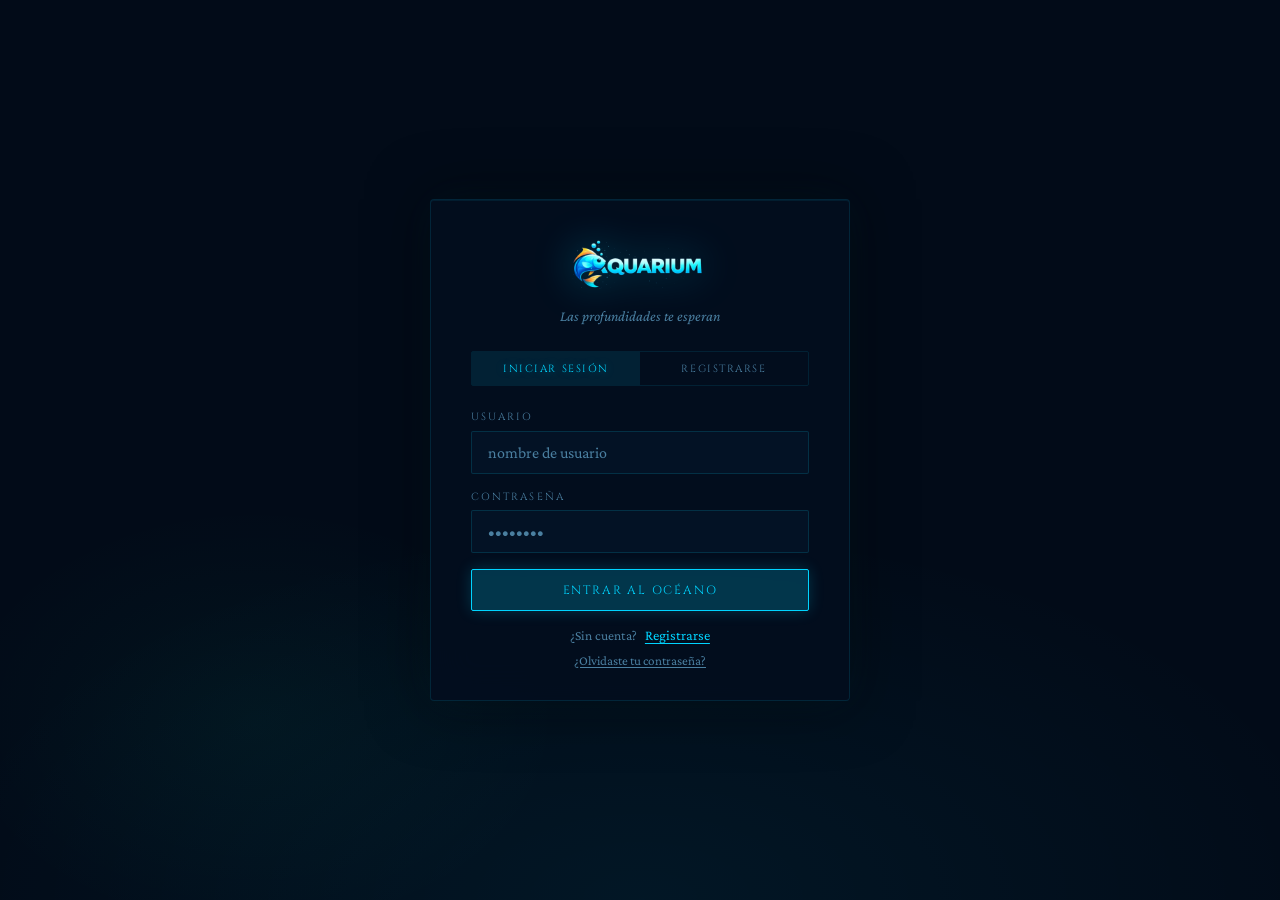
==== commit 1df9d22b: "Add updates 2" ====
--- a/index.html
+++ b/index.html
@@ -69,7 +69,7 @@
     animation: swim-idle 4s ease-in-out infinite;
     filter: drop-shadow(0 0 20px rgba(0,212,255,0.35));
   }
-  .fish-icon img { width: 320px; height: auto; object-fit: contain; display: inline-block; }
+  .fish-icon img { width: 160px; height: auto; object-fit: contain; display: inline-block; }
   @keyframes swim-idle {
     0%,100% { transform: translateX(0) rotate(-2deg); }
     50%      { transform: translateX(8px) rotate(2deg); }
@@ -79,8 +79,8 @@
     filter: drop-shadow(0 0 15px rgba(255,124,80,0.5));
   }
   @keyframes swim-worried {
-    0%,100% { transform: translateX(0) rotate(-5deg) scaleX(-1); }
-    50%      { transform: translateX(-6px) rotate(5deg) scaleX(-1); }
+    0%,100% { transform: translateX(0) rotate(-5deg); }
+    50%      { transform: translateX(-6px) rotate(5deg); }
   }
   .fish-icon.happy {
     animation: swim-happy 1.5s ease-in-out infinite;
@@ -267,7 +267,7 @@
   @media (max-width: 480px) and (max-height: 700px) {
     .auth-card      { padding: 1.25rem 1.5rem 1rem; }
     .fish-icon      { margin-bottom: 0.5rem; }
-    .fish-icon img  { width: 320px; }
+    .fish-icon img  { width: 90px; }
     .auth-subtitle  { margin-bottom: 0.85rem; font-size: 0.8rem; }
     .auth-tabs      { margin-bottom: 0.85rem; }
     .auth-form      { gap: 0.65rem; }
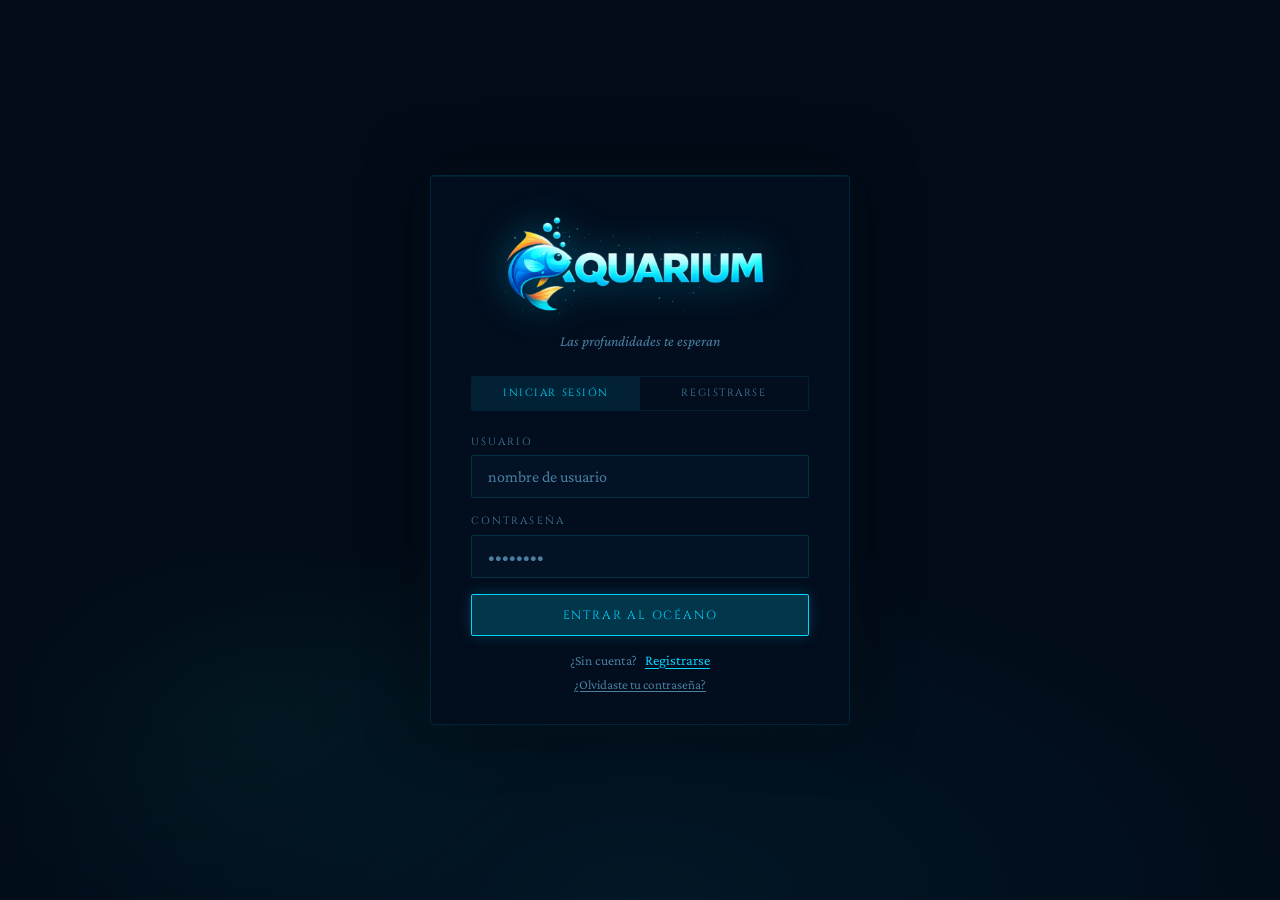
==== commit 2d35a5dc: "Add updates 3" ====
--- a/index.html
+++ b/index.html
@@ -69,7 +69,7 @@
     animation: swim-idle 4s ease-in-out infinite;
     filter: drop-shadow(0 0 20px rgba(0,212,255,0.35));
   }
-  .fish-icon img { width: 160px; height: auto; object-fit: contain; display: inline-block; }
+  .fish-icon img { width: 320px; height: auto; object-fit: contain; display: inline-block; }
   @keyframes swim-idle {
     0%,100% { transform: translateX(0) rotate(-2deg); }
     50%      { transform: translateX(8px) rotate(2deg); }
@@ -238,7 +238,7 @@
   @media (max-width: 480px) {
     .auth-page { padding: 1rem 0.75rem; align-items: flex-start; }
     .auth-card  { max-width: 100%; padding: 1.75rem 1.5rem 1.5rem; }
-    .fish-icon img  { width: 130px; }
+    .fish-icon img  { width: 320px; }
     .auth-subtitle  { font-size: 0.85rem; margin-bottom: 1.25rem; }
     .auth-tabs      { margin-bottom: 1.25rem; }
     .auth-tab       { font-size: 0.6rem; padding: 0.55rem; }
